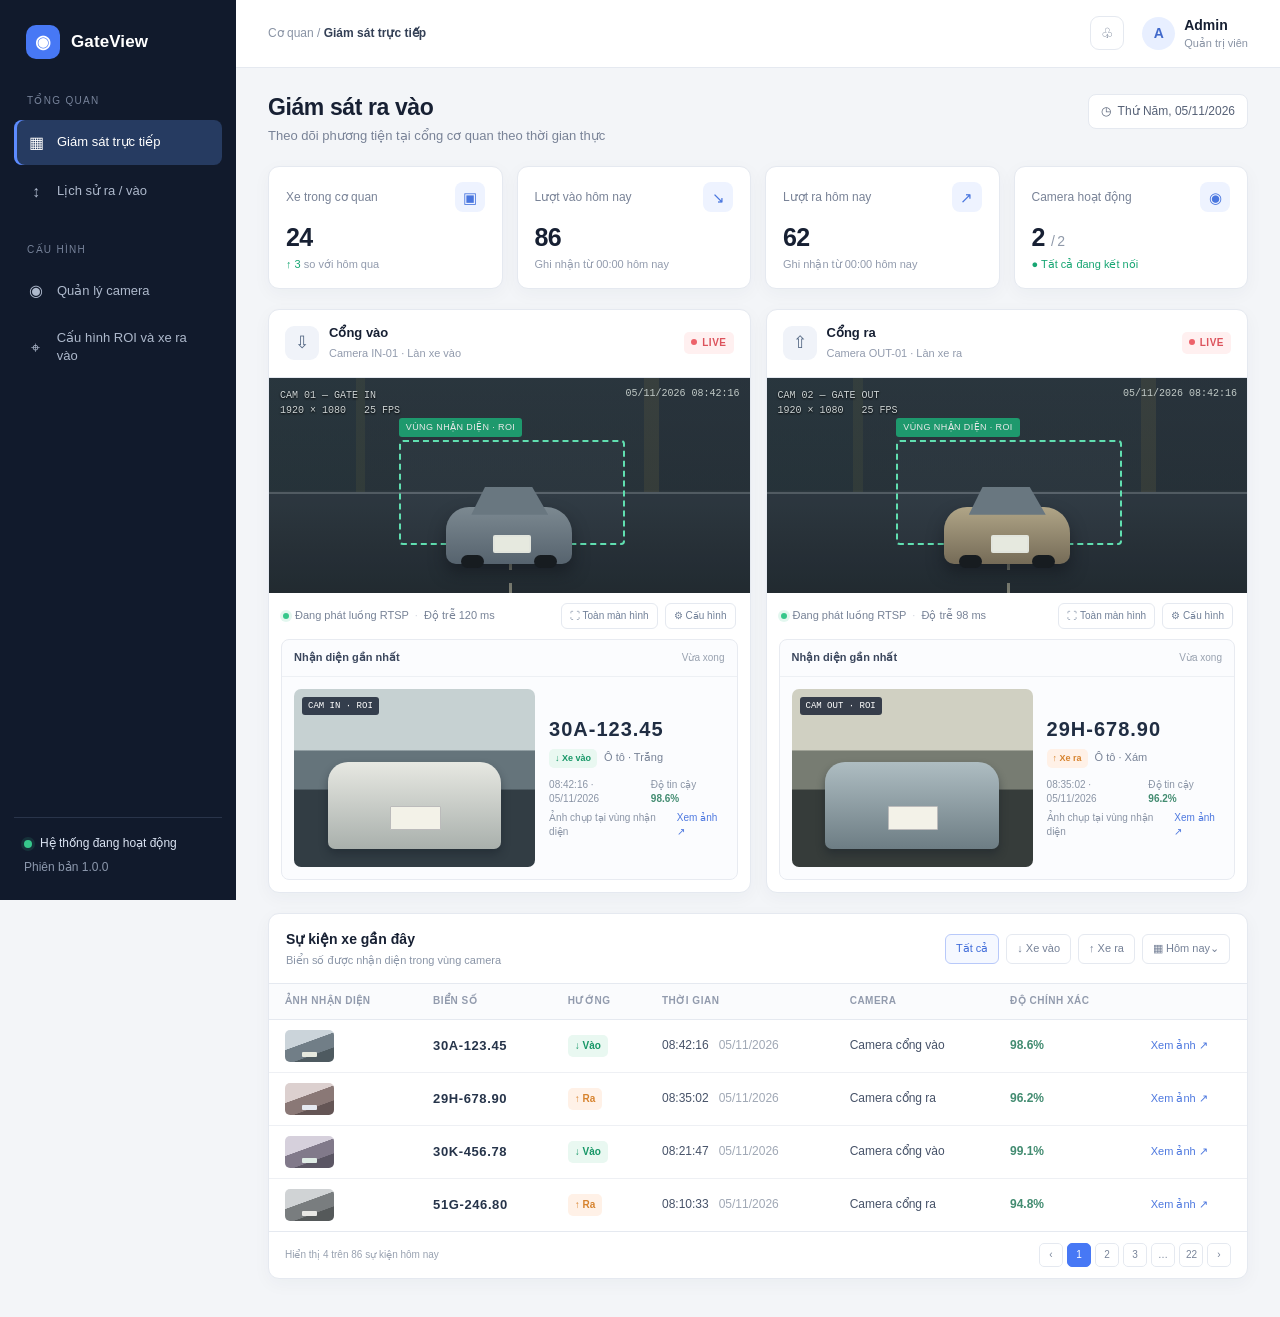
==== fe/index.html @ 78c0912b "Add vehicle gate monitoring wireframes" ====
<!doctype html>
<html lang="vi">
<head>
  <meta charset="utf-8">
  <meta name="viewport" content="width=device-width, initial-scale=1">
  <title>GateView — Giám sát xe ra vào</title>
  <style>
    :root{--bg:#f3f5f8;--panel:#fff;--ink:#172033;--muted:#798397;--line:#e5e9f0;--nav:#111a2c;--blue:#4778f5;--green:#17a673;--red:#ef626b;--amber:#df9d24;--shadow:0 5px 18px #2636530a}
    *{box-sizing:border-box}body{margin:0;background:var(--bg);color:var(--ink);font:14px/1.45 Inter,"Segoe UI",Arial,sans-serif}button{font:inherit;cursor:pointer}.app{min-height:100vh}.sidebar{position:fixed;inset:0 auto 0 0;width:236px;background:var(--nav);color:#d6ddec;padding:22px 14px;display:flex;flex-direction:column}.brand{display:flex;align-items:center;gap:11px;padding:3px 12px 28px;color:white;font-size:17px;font-weight:750;letter-spacing:.1px}.brand-icon{width:34px;height:34px;border-radius:10px;background:#4778f5;display:grid;place-items:center;font-size:18px}.nav-label{font-size:10px;text-transform:uppercase;letter-spacing:1.3px;color:#77839a;padding:7px 13px 9px}.nav-item{display:flex;align-items:center;gap:12px;padding:11px 13px;margin:2px 0;border-radius:8px;color:#aeb9cc;text-decoration:none;font-size:13px}.nav-item .ico{width:18px;text-align:center;font-size:16px}.nav-item.active{background:#263b61;color:white;box-shadow:inset 3px 0 #5d8bff}.nav-item:hover{background:#202d45}.side-bottom{margin-top:auto;border-top:1px solid #29344a;padding:17px 10px 2px;color:#8c98ad;font-size:12px}.site-status{display:flex;align-items:center;gap:8px;color:#dbe4f3;margin-bottom:6px}.dot{width:8px;height:8px;border-radius:50%;background:#36c78b;box-shadow:0 0 0 3px #36c78b23}.main{margin-left:236px;min-width:0}.topbar{height:68px;background:#fff;border-bottom:1px solid var(--line);display:flex;align-items:center;justify-content:space-between;padding:0 32px}.crumb{color:#8993a4;font-size:12px}.crumb b{color:#344056;font-weight:600}.top-actions{display:flex;align-items:center;gap:18px}.icon-button{width:34px;height:34px;border:1px solid var(--line);background:#fff;border-radius:9px;color:#67748a}.user{display:flex;gap:9px;align-items:center}.avatar{width:33px;height:33px;display:grid;place-items:center;border-radius:50%;background:#e8efff;color:#4169cb;font-weight:700}.user small{display:block;color:#8993a4;font-size:11px}.content{padding:26px 32px 38px;max-width:1600px;margin:auto}.heading{display:flex;align-items:flex-start;justify-content:space-between;margin-bottom:21px}.heading h1{font-size:23px;line-height:1.2;margin:0 0 5px;letter-spacing:-.4px}.heading p{margin:0;color:var(--muted);font-size:13px}.date-chip{border:1px solid var(--line);border-radius:8px;padding:8px 12px;color:#566176;background:#fff;font-size:12px}.stats{display:grid;grid-template-columns:repeat(4,minmax(0,1fr));gap:14px;margin-bottom:20px}.stat{background:var(--panel);border:1px solid var(--line);border-radius:11px;padding:15px 17px;box-shadow:var(--shadow)}.stat-top{display:flex;justify-content:space-between;align-items:center;color:var(--muted);font-size:12px}.stat-icon{width:30px;height:30px;display:grid;place-items:center;border-radius:8px;background:#eef3ff;color:#4976df;font-size:15px}.stat-value{font-size:25px;font-weight:700;letter-spacing:-.7px;margin:7px 0 1px}.stat-note{font-size:11px;color:#929bad}.stat-note .good{color:var(--green)}.camera-grid{display:grid;grid-template-columns:1fr 1fr;gap:15px;margin-bottom:20px}.camera-card,.events-card{background:var(--panel);border:1px solid var(--line);border-radius:11px;overflow:hidden;box-shadow:var(--shadow)}.card-head{padding:14px 16px;display:flex;justify-content:space-between;align-items:center;border-bottom:1px solid var(--line)}.cam-title{display:flex;align-items:center;gap:10px}.cam-icon{width:34px;height:34px;display:grid;place-items:center;border-radius:9px;background:#f0f3f9;color:#536783;font-size:17px}.cam-title strong{font-size:13px;display:block}.cam-title small{font-size:11px;color:#929bad}.live{font-size:10px;color:#dc535c;background:#fff0f0;padding:4px 7px;border-radius:5px;font-weight:700;letter-spacing:.5px}.live i{display:inline-block;width:6px;height:6px;border-radius:50%;background:#ed626a;margin-right:5px;vertical-align:1px}.camera-view{height:215px;background:linear-gradient(180deg,#283442 0%,#222d38 52%,#313c45 53%,#252d34 100%);position:relative;overflow:hidden;color:#d5dfe4}.camera-view:before{content:"";position:absolute;left:0;right:0;top:53%;height:2px;background:#59636b}.road-line{position:absolute;top:55%;bottom:-20px;left:50%;width:3px;background:repeating-linear-gradient(to bottom,#d4d0b3 0 16px,transparent 16px 29px);opacity:.55}.horizon{position:absolute;top:0;bottom:47%;left:0;right:0;background:linear-gradient(90deg,#303e43 0 18%,#475044 18% 20%,#333e43 20% 78%,#505244 78% 81%,#303a40 81%);opacity:.55}.roi{position:absolute;left:27%;right:26%;top:29%;height:49%;border:2px dashed #60dfb0;border-radius:4px;box-shadow:0 0 0 999px #06100b18}.roi-label{position:absolute;left:27%;top:calc(29% - 22px);background:#21a877;color:white;padding:3px 7px;font-size:9px;border-radius:3px;letter-spacing:.4px}.car{position:absolute;width:126px;height:57px;bottom:29px;left:calc(50% - 63px);background:linear-gradient(#7c8991,#56636e);border-radius:23px 26px 10px 10px;box-shadow:0 9px 16px #10151b88}.car:before{content:"";position:absolute;left:25px;right:24px;top:-20px;height:28px;background:#697780;clip-path:polygon(18% 0,79% 0,100% 100%,0 100%);border-radius:12px 13px 0 0}.car:after{content:"";position:absolute;left:47px;bottom:11px;width:34px;height:14px;border:2px solid #e2e5dd;background:#e6e9df;border-radius:2px}.wheel{position:absolute;width:23px;height:13px;background:#171c20;border-radius:8px;bottom:-4px}.wheel.left{left:15px}.wheel.right{right:15px}.cam-osd{position:absolute;left:11px;top:10px;font:10px/1.5 Consolas,monospace;color:#e2e8e9;text-shadow:0 1px 2px #000}.cam-watermark{position:absolute;right:10px;top:10px;font:10px Consolas,monospace;color:#d4ddd9}.cam-footer{display:flex;justify-content:space-between;align-items:center;padding:10px 14px;color:#788397;font-size:11px}.cam-meta{display:flex;align-items:center;gap:6px}.cam-meta .dot{width:6px;height:6px}.cam-controls{display:flex;gap:7px}.small-btn{border:1px solid var(--line);background:#fff;color:#718098;border-radius:6px;padding:5px 8px;font-size:10px}.small-btn:hover{border-color:#b9c8ee;color:var(--blue)}.events-head{padding:15px 17px;display:flex;align-items:center;justify-content:space-between}.events-head h2{font-size:14px;margin:0}.events-head p{font-size:11px;color:#8a95a7;margin:3px 0 0}.filters{display:flex;gap:7px}.filter{border:1px solid var(--line);background:white;border-radius:6px;padding:6px 10px;color:#758197;font-size:11px}.filter.active{color:#416dda;border-color:#b8c9fa;background:#f5f8ff}.table-wrap{overflow:auto}table{width:100%;border-collapse:collapse;white-space:nowrap}th{text-align:left;padding:10px 16px;background:#fafbfd;border-top:1px solid var(--line);border-bottom:1px solid var(--line);font-size:10px;letter-spacing:.5px;text-transform:uppercase;color:#929bad;font-weight:600}td{padding:10px 16px;border-bottom:1px solid #eef0f4;font-size:12px;color:#465268}tbody tr:last-child td{border-bottom:0}.plate{font-size:13px;font-weight:750;letter-spacing:.6px;color:#26344a}.vehicle{display:flex;align-items:center;gap:9px}.thumb{width:49px;height:32px;border-radius:5px;background:linear-gradient(160deg,#cbd4da 0 40%,#717e87 41% 70%,#4e5a60 71%);position:relative;overflow:hidden}.thumb:after{content:"";position:absolute;width:15px;height:5px;bottom:5px;left:17px;background:#e7e9df;border-radius:1px}.vname{font-weight:600;color:#435067}.vtype{font-size:10px;color:#9aa2b0;margin-top:2px}.tag{display:inline-block;padding:4px 7px;border-radius:5px;font-size:10px;font-weight:600}.tag.in{background:#e9f8f1;color:#179767}.tag.out{background:#fff1e7;color:#d7832e}.confidence{color:#438c71;font-weight:600}.view-link{color:#4d78df;text-decoration:none;font-size:11px}.pagination{display:flex;justify-content:space-between;align-items:center;padding:11px 16px;border-top:1px solid var(--line);color:#98a1b0;font-size:10px}.pages{display:flex;gap:4px}.page{width:24px;height:24px;border:1px solid var(--line);background:white;border-radius:5px;color:#788499;font-size:10px}.page.on{background:var(--blue);color:white;border-color:var(--blue)}
    @media(max-width:1100px){.sidebar{width:68px;padding:20px 9px}.brand{padding:3px 7px 28px}.brand-name,.nav-label,.nav-item span:not(.ico),.side-bottom{display:none}.nav-item{justify-content:center;padding:12px 5px}.main{margin-left:68px}.stats{grid-template-columns:repeat(2,1fr)}.content{padding:22px}}
    @media(max-width:720px){.topbar{padding:0 17px}.content{padding:19px 13px}.heading{gap:10px;align-items:center}.heading h1{font-size:19px}.date-chip{font-size:10px;padding:7px}.camera-grid{grid-template-columns:1fr}.camera-view{height:205px}.stats{gap:9px}.stat{padding:12px}.stat-value{font-size:21px}.events-head{align-items:flex-start;gap:12px;flex-direction:column}.events-head .filters{flex-wrap:wrap}.user-name{display:none}}
    .latest-card{margin:0 12px 12px;border:1px solid #e8ebf1;border-radius:8px;background:#fbfcfe;overflow:hidden}.latest-heading{display:flex;justify-content:space-between;align-items:center;padding:10px 12px;border-bottom:1px solid #edf0f4}.latest-heading strong{font-size:11px;color:#3b475d}.latest-heading small{font-size:10px;color:#98a1af}.latest-body{padding:12px;display:flex;gap:14px;align-items:center}.latest-photo{height:178px;width:56%;flex:none;border-radius:7px;overflow:hidden;position:relative;background:linear-gradient(180deg,#c6d1d2 0 34%,#65747b 35% 56%,#323d44 57%)}.latest-photo:before{content:"";position:absolute;width:72%;height:49%;left:14%;bottom:10%;border-radius:20px 21px 7px 7px;background:linear-gradient(#e7e8e2,#a9b0ac);box-shadow:0 5px 8px #17212a70}.latest-photo:after{content:"";position:absolute;width:20%;height:12%;left:40%;bottom:21%;border:1px solid #bbb;background:#f3f2e8;border-radius:1px}.capture-badge{position:absolute;z-index:1;left:8px;top:8px;background:#111a2ccc;color:#fff;padding:4px 6px;border-radius:3px;font:9px Consolas,monospace}.latest-photo.exit-photo{background:linear-gradient(180deg,#d0d0c2 0 34%,#777c72 35% 56%,#363c3a 57%)}.latest-photo.exit-photo:before{background:linear-gradient(#aebdc2,#6d7d84)}.latest-info{min-width:0;flex:1}.latest-plate{font-size:20px;font-weight:800;letter-spacing:1px;color:#202d42;line-height:1.2}.latest-meta{display:flex;align-items:center;gap:7px;margin-top:8px;color:#788397;font-size:11px}.latest-meta .tag{font-size:9px;padding:3px 6px}.latest-bottom{display:flex;justify-content:space-between;gap:8px;align-items:center;margin-top:10px;color:#8b95a6;font-size:10px}.latest-bottom b{color:#438c71;font-weight:650}.latest-bottom a{color:#4d78df;text-decoration:none}
    @media(max-width:900px){.latest-photo{height:155px;width:52%}}
    @media(max-width:480px){.latest-body{align-items:flex-start;flex-direction:column}.latest-photo{height:170px;width:100%}.latest-info{width:100%}}
  </style>
</head>
<body>
  <div class="app">
    <aside class="sidebar">
      <div class="brand"><div class="brand-icon">◉</div><span class="brand-name">GateView</span></div>
      <div class="nav-label">Tổng quan</div>
      <a class="nav-item active" href="index.html"><span class="ico">▦</span><span>Giám sát trực tiếp</span></a>
      <a class="nav-item" href="history.html"><span class="ico">↕</span><span>Lịch sử ra / vào</span></a>
      <div class="nav-label" style="margin-top:20px">Cấu hình</div>
      <a class="nav-item" href="cameras.html"><span class="ico">◉</span><span>Quản lý camera</span></a>
      <a class="nav-item" href="roi.html"><span class="ico">⌖</span><span>Cấu hình ROI và xe ra vào</span></a>
      <div class="side-bottom"><div class="site-status"><span class="dot"></span>Hệ thống đang hoạt động</div>Phiên bản 1.0.0</div>
    </aside>
    <main class="main">
      <header class="topbar"><div class="crumb">Cơ quan / <b>Giám sát trực tiếp</b></div><div class="top-actions"><button class="icon-button" aria-label="Thông báo">♧</button><div class="user"><div class="avatar">A</div><div class="user-name"><b>Admin</b><small>Quản trị viên</small></div></div></div></header>
      <div class="content">
        <div class="heading"><div><h1>Giám sát ra vào</h1><p>Theo dõi phương tiện tại cổng cơ quan theo thời gian thực</p></div><div class="date-chip">◷ &nbsp;Thứ Năm, 05/11/2026</div></div>
        <section class="stats">
          <div class="stat"><div class="stat-top">Xe trong cơ quan <span class="stat-icon">▣</span></div><div class="stat-value">24</div><div class="stat-note"><span class="good">↑ 3</span> so với hôm qua</div></div>
          <div class="stat"><div class="stat-top">Lượt vào hôm nay <span class="stat-icon">↘</span></div><div class="stat-value">86</div><div class="stat-note">Ghi nhận từ 00:00 hôm nay</div></div>
          <div class="stat"><div class="stat-top">Lượt ra hôm nay <span class="stat-icon">↗</span></div><div class="stat-value">62</div><div class="stat-note">Ghi nhận từ 00:00 hôm nay</div></div>
          <div class="stat"><div class="stat-top">Camera hoạt động <span class="stat-icon">◉</span></div><div class="stat-value">2 <span style="font-size:14px;color:#8f99a9;font-weight:500">/ 2</span></div><div class="stat-note"><span class="good">● Tất cả đang kết nối</span></div></div>
        </section>
        <section class="camera-grid">
          <article class="camera-card">
            <div class="card-head"><div class="cam-title"><div class="cam-icon">⇩</div><div><strong>Cổng vào</strong><small>Camera IN-01 · Làn xe vào</small></div></div><span class="live"><i></i>LIVE</span></div>
            <div class="camera-view"><div class="horizon"></div><div class="road-line"></div><div class="cam-osd">CAM 01 — GATE IN<br>1920 × 1080 &nbsp; 25 FPS</div><div class="cam-watermark">05/11/2026 08:42:16</div><div class="roi-label">VÙNG NHẬN DIỆN · ROI</div><div class="roi"></div><div class="car"><i class="wheel left"></i><i class="wheel right"></i></div></div>
            <div class="cam-footer"><span class="cam-meta"><i class="dot"></i> Đang phát luồng RTSP <span style="color:#d3d8e0">·</span> Độ trễ 120 ms</span><div class="cam-controls"><button class="small-btn">⛶ Toàn màn hình</button><button class="small-btn">⚙ Cấu hình</button></div></div>
            <div class="latest-card"><div class="latest-heading"><strong>Nhận diện gần nhất</strong><small>Vừa xong</small></div><div class="latest-body"><div class="latest-photo"><span class="capture-badge">CAM IN · ROI</span></div><div class="latest-info"><div class="latest-plate">30A-123.45</div><div class="latest-meta"><span class="tag in">↓ Xe vào</span><span>Ô tô · Trắng</span></div><div class="latest-bottom"><span>08:42:16 · 05/11/2026</span><span>Độ tin cậy <b>98.6%</b></span></div><div class="latest-bottom" style="margin-top:4px"><span>Ảnh chụp tại vùng nhận diện</span><a href="#">Xem ảnh ↗</a></div></div></div></div>
          </article>
          <article class="camera-card">
            <div class="card-head"><div class="cam-title"><div class="cam-icon">⇧</div><div><strong>Cổng ra</strong><small>Camera OUT-01 · Làn xe ra</small></div></div><span class="live"><i></i>LIVE</span></div>
            <div class="camera-view"><div class="horizon"></div><div class="road-line"></div><div class="cam-osd">CAM 02 — GATE OUT<br>1920 × 1080 &nbsp; 25 FPS</div><div class="cam-watermark">05/11/2026 08:42:16</div><div class="roi-label">VÙNG NHẬN DIỆN · ROI</div><div class="roi"></div><div class="car" style="background:linear-gradient(#b0a587,#756b57)"><i class="wheel left"></i><i class="wheel right"></i></div></div>
            <div class="cam-footer"><span class="cam-meta"><i class="dot"></i> Đang phát luồng RTSP <span style="color:#d3d8e0">·</span> Độ trễ 98 ms</span><div class="cam-controls"><button class="small-btn">⛶ Toàn màn hình</button><button class="small-btn">⚙ Cấu hình</button></div></div>
            <div class="latest-card"><div class="latest-heading"><strong>Nhận diện gần nhất</strong><small>Vừa xong</small></div><div class="latest-body"><div class="latest-photo exit-photo"><span class="capture-badge">CAM OUT · ROI</span></div><div class="latest-info"><div class="latest-plate">29H-678.90</div><div class="latest-meta"><span class="tag out">↑ Xe ra</span><span>Ô tô · Xám</span></div><div class="latest-bottom"><span>08:35:02 · 05/11/2026</span><span>Độ tin cậy <b>96.2%</b></span></div><div class="latest-bottom" style="margin-top:4px"><span>Ảnh chụp tại vùng nhận diện</span><a href="#">Xem ảnh ↗</a></div></div></div></div>
          </article>
        </section>
        <section class="events-card">
          <div class="events-head"><div><h2>Sự kiện xe gần đây</h2><p>Biển số được nhận diện trong vùng camera</p></div><div class="filters"><button class="filter active">Tất cả</button><button class="filter">↓ Xe vào</button><button class="filter">↑ Xe ra</button><button class="filter">▦ Hôm nay⌄</button></div></div>
          <div class="table-wrap"><table><thead><tr><th>Ảnh nhận diện</th><th>Biển số</th><th>Hướng</th><th>Thời gian</th><th>Camera</th><th>Độ chính xác</th><th></th></tr></thead><tbody>
            <tr><td><div class="thumb"></div></td><td><span class="plate">30A-123.45</span></td><td><span class="tag in">↓ Vào</span></td><td>08:42:16 &nbsp; <span style="color:#a0a8b5">05/11/2026</span></td><td>Camera cổng vào</td><td><span class="confidence">98.6%</span></td><td><a class="view-link" href="#">Xem ảnh ↗</a></td></tr>
            <tr><td><div class="thumb" style="filter:hue-rotate(155deg)"></div></td><td><span class="plate">29H-678.90</span></td><td><span class="tag out">↑ Ra</span></td><td>08:35:02 &nbsp; <span style="color:#a0a8b5">05/11/2026</span></td><td>Camera cổng ra</td><td><span class="confidence">96.2%</span></td><td><a class="view-link" href="#">Xem ảnh ↗</a></td></tr>
            <tr><td><div class="thumb" style="filter:hue-rotate(65deg)"></div></td><td><span class="plate">30K-456.78</span></td><td><span class="tag in">↓ Vào</span></td><td>08:21:47 &nbsp; <span style="color:#a0a8b5">05/11/2026</span></td><td>Camera cổng vào</td><td><span class="confidence">99.1%</span></td><td><a class="view-link" href="#">Xem ảnh ↗</a></td></tr>
            <tr><td><div class="thumb" style="filter:grayscale(.7)"></div></td><td><span class="plate">51G-246.80</span></td><td><span class="tag out">↑ Ra</span></td><td>08:10:33 &nbsp; <span style="color:#a0a8b5">05/11/2026</span></td><td>Camera cổng ra</td><td><span class="confidence">94.8%</span></td><td><a class="view-link" href="#">Xem ảnh ↗</a></td></tr>
          </tbody></table></div>
          <div class="pagination"><span>Hiển thị 4 trên 86 sự kiện hôm nay</span><div class="pages"><button class="page">‹</button><button class="page on">1</button><button class="page">2</button><button class="page">3</button><button class="page">…</button><button class="page">22</button><button class="page">›</button></div></div>
        </section>
      </div>
    </main>
  </div>
</body>
</html>
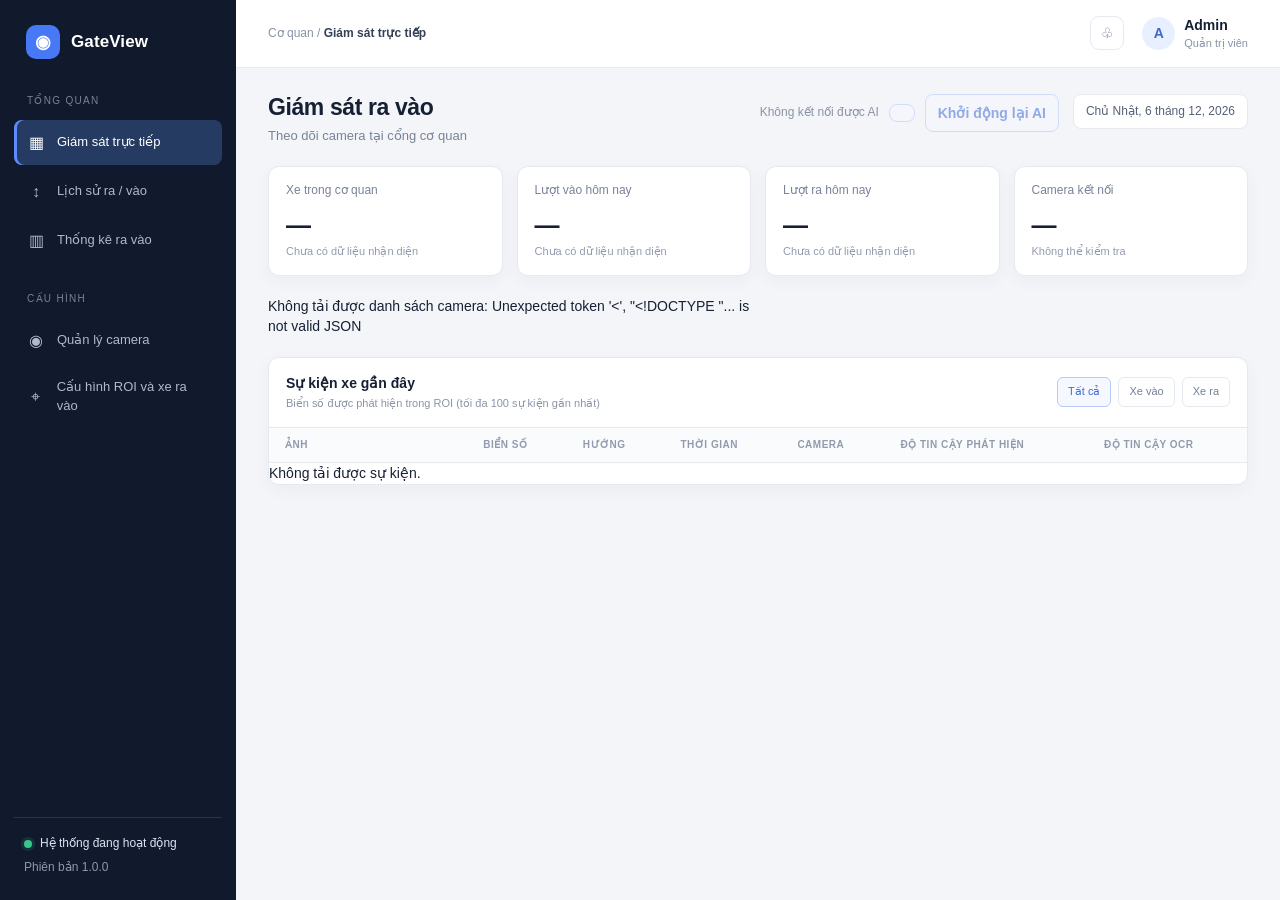
==== commit 1ae227bc: "Add AI recognition and vehicle reporting dashboards" ====
--- a/fe/index.html
+++ b/fe/index.html
@@ -12,6 +12,7 @@
     .latest-card{margin:0 12px 12px;border:1px solid #e8ebf1;border-radius:8px;background:#fbfcfe;overflow:hidden}.latest-heading{display:flex;justify-content:space-between;align-items:center;padding:10px 12px;border-bottom:1px solid #edf0f4}.latest-heading strong{font-size:11px;color:#3b475d}.latest-heading small{font-size:10px;color:#98a1af}.latest-body{padding:12px;display:flex;gap:14px;align-items:center}.latest-photo{height:178px;width:56%;flex:none;border-radius:7px;overflow:hidden;position:relative;background:linear-gradient(180deg,#c6d1d2 0 34%,#65747b 35% 56%,#323d44 57%)}.latest-photo:before{content:"";position:absolute;width:72%;height:49%;left:14%;bottom:10%;border-radius:20px 21px 7px 7px;background:linear-gradient(#e7e8e2,#a9b0ac);box-shadow:0 5px 8px #17212a70}.latest-photo:after{content:"";position:absolute;width:20%;height:12%;left:40%;bottom:21%;border:1px solid #bbb;background:#f3f2e8;border-radius:1px}.capture-badge{position:absolute;z-index:1;left:8px;top:8px;background:#111a2ccc;color:#fff;padding:4px 6px;border-radius:3px;font:9px Consolas,monospace}.latest-photo.exit-photo{background:linear-gradient(180deg,#d0d0c2 0 34%,#777c72 35% 56%,#363c3a 57%)}.latest-photo.exit-photo:before{background:linear-gradient(#aebdc2,#6d7d84)}.latest-info{min-width:0;flex:1}.latest-plate{font-size:20px;font-weight:800;letter-spacing:1px;color:#202d42;line-height:1.2}.latest-meta{display:flex;align-items:center;gap:7px;margin-top:8px;color:#788397;font-size:11px}.latest-meta .tag{font-size:9px;padding:3px 6px}.latest-bottom{display:flex;justify-content:space-between;gap:8px;align-items:center;margin-top:10px;color:#8b95a6;font-size:10px}.latest-bottom b{color:#438c71;font-weight:650}.latest-bottom a{color:#4d78df;text-decoration:none}
     @media(max-width:900px){.latest-photo{height:155px;width:52%}}
     @media(max-width:480px){.latest-body{align-items:flex-start;flex-direction:column}.latest-photo{height:170px;width:100%}.latest-info{width:100%}}
+    .ai-controls{display:flex;align-items:center;gap:10px;margin-left:auto;margin-right:14px}.ai-status{font-size:12px;color:#8993a4}.ai-status.online{color:#15976a}.ai-button{border:1px solid #b8c9fa;border-radius:8px;background:#f5f8ff;color:#416dda;padding:8px 12px;font-weight:600}.ai-button:disabled{opacity:.55;cursor:wait}@media(max-width:720px){.heading{flex-wrap:wrap}.ai-controls{margin-left:0}.ai-status{font-size:11px}}
   </style>
 </head>
 <body>
@@ -21,7 +22,8 @@
       <div class="nav-label">Tổng quan</div>
       <a class="nav-item active" href="index.html"><span class="ico">▦</span><span>Giám sát trực tiếp</span></a>
       <a class="nav-item" href="history.html"><span class="ico">↕</span><span>Lịch sử ra / vào</span></a>
-      <div class="nav-label" style="margin-top:20px">Cấu hình</div>
+      <a class="nav-item" href="statistics.html"><span class="ico">&#9637;</span><span>Th&#7889;ng k&#234; ra v&#224;o</span></a>
+    <div class="nav-label" style="margin-top:20px">Cấu hình</div>
       <a class="nav-item" href="cameras.html"><span class="ico">◉</span><span>Quản lý camera</span></a>
       <a class="nav-item" href="roi.html"><span class="ico">⌖</span><span>Cấu hình ROI và xe ra vào</span></a>
       <div class="side-bottom"><div class="site-status"><span class="dot"></span>Hệ thống đang hoạt động</div>Phiên bản 1.0.0</div>
@@ -63,5 +65,6 @@
       </div>
     </main>
   </div>
+<script src="dashboard.js?v=11"></script>
 </body>
 </html>
